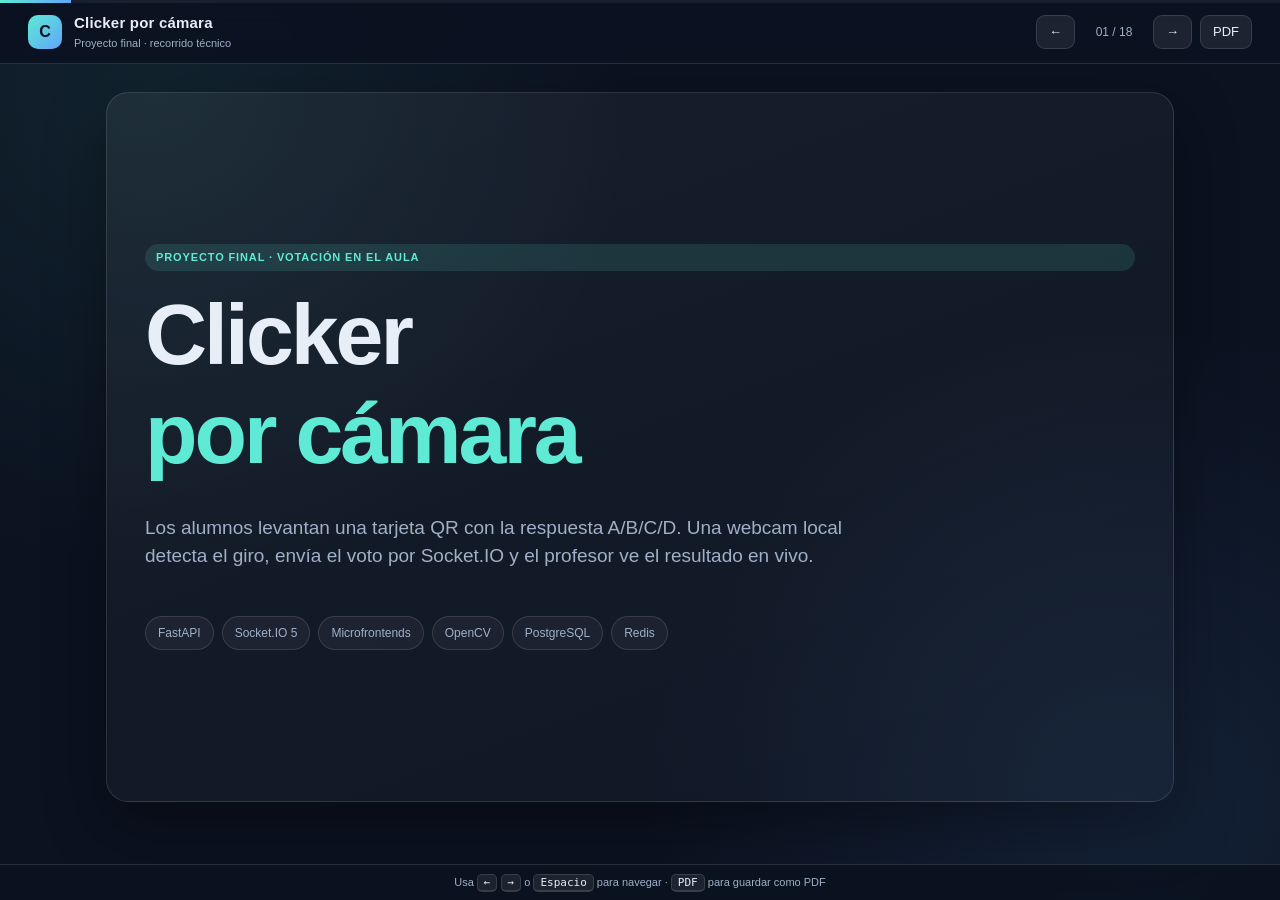
==== presentacion/index.html @ 006aab6a "Añade presentación HTML de requisitos y arquitectura - 18 diapositivas autocontenidas, sin CDN - Nav" ====
<!DOCTYPE html>
<html lang="es">
<head>
  <meta charset="utf-8">
  <meta name="viewport" content="width=device-width, initial-scale=1">
  <title>Presentación — Clicker por cámara</title>
  <link rel="stylesheet" href="styles.css">
</head>
<body>
  <div class="progress" aria-hidden="true"><span id="progress-bar"></span></div>

  <header class="topbar">
    <div class="brand">
      <span class="brand-mark">C</span>
      <div>
        <strong>Clicker por cámara</strong>
        <small>Proyecto final · recorrido técnico</small>
      </div>
    </div>
    <div class="controls">
      <button id="prev" type="button" aria-label="Diapositiva anterior">←</button>
      <span id="counter">01 / 18</span>
      <button id="next" type="button" aria-label="Diapositiva siguiente">→</button>
      <button id="print" type="button" aria-label="Imprimir o guardar como PDF">PDF</button>
    </div>
  </header>

  <main id="deck">

    <!-- 1 -->
    <section class="slide active" data-title="Portada">
      <div class="hero">
        <span class="eyebrow">Proyecto final · votación en el aula</span>
        <h1>Clicker<br><span>por cámara</span></h1>
        <p class="lead">Los alumnos levantan una tarjeta QR con la respuesta A/B/C/D. Una webcam local detecta el giro, envía el voto por Socket.IO y el profesor ve el resultado en vivo.</p>
        <div class="chips">
          <span>FastAPI</span><span>Socket.IO 5</span><span>Microfrontends</span>
          <span>OpenCV</span><span>PostgreSQL</span><span>Redis</span>
        </div>
      </div>
    </section>

    <!-- 2 -->
    <section class="slide" data-title="Qué resuelve">
      <span class="req">Requisito funcional</span>
      <h2>Qué resuelve</h2>
      <p class="subtitle">Una votación rápida, sin apps en el móvil y con resultados inmediatos.</p>
      <div class="grid three">
        <article class="card">
          <div class="icon">👩‍🏫</div>
          <h3>Profesor</h3>
          <p>Controla la sesión desde el dashboard: elige pregunta, abre/cierra la votación y ve KPIs, participación y gráfica.</p>
        </article>
        <article class="card">
          <div class="icon">🎓</div>
          <h3>Alumno</h3>
          <p>Usa su tarjeta QR impresa. La gira 0°/90°/180°/270° para elegir A/B/C/D. No necesita instalar nada.</p>
        </article>
        <article class="card">
          <div class="icon">📷</div>
          <h3>Módulo local</h3>
          <p>Webcam en el PC del docente con OpenCV. Detecta hasta 2 QR por fotograma, valida estabilidad y envía el voto.</p>
        </article>
      </div>
      <div class="note"><strong>Resultado:</strong> conteo en vivo + cierre persistente en PostgreSQL con results:final.</div>
    </section>

    <!-- 3 -->
    <section class="slide" data-title="Arquitectura">
      <span class="req">Arquitectura</span>
      <h2>Arquitectura general</h2>
      <div class="flow">
        <div class="flow-box">Tarjetas QR<br><small>alumnos</small></div>
        <div class="arrow">→</div>
        <div class="flow-box accent">Cámara local<br><small>OpenCV + QRDetector</small></div>
        <div class="arrow">→</div>
        <div class="flow-box accent">Socket.IO<br><small>vote:cast</small></div>
        <div class="arrow">→</div>
        <div class="flow-box">Backend FastAPI<br><small>servicios + auth</small></div>
      </div>
      <div class="flow second">
        <div class="flow-box">Dashboard web<br><small>microfrontends</small></div>
        <div class="arrow">↔</div>
        <div class="flow-box">Socket.IO<br><small>eventos en vivo</small></div>
        <div class="arrow">↔</div>
        <div class="flow-box">Redis<br><small>votos y roster</small></div>
        <div class="arrow">→</div>
        <div class="flow-box">PostgreSQL<br><small>fuente de verdad</small></div>
      </div>
      <div class="grid two">
        <div class="mini"><strong>Datos transientales</strong><p>Redis guarda <code>active_session</code>, roster y votos mientras la sesión está abierta.</p></div>
        <div class="mini"><strong>Datos permanentes</strong><p>PostgreSQL guarda estudiantes, preguntas, sesiones y votos al cerrar.</p></div>
      </div>
    </section>

    <!-- 4 -->
    <section class="slide" data-title="Stack">
      <span class="req">Stack obligatorio</span>
      <h2>Stack y versiones fijadas</h2>
      <table>
        <thead><tr><th>Capa</th><th>Tecnología</th><th>Uso</th></tr></thead>
        <tbody>
          <tr><td>Backend</td><td>FastAPI · python-socketio 5.x · SQLAlchemy 2.x async · asyncpg · redis.asyncio</td><td>REST, sockets, persistencia y caché sin bloquear el event loop.</td></tr>
          <tr><td>Frontend</td><td>HTML + JS plano · Chart.js 4.4.9 · socket.io-client 4.8.1</td><td>Sin frameworks ni build. Librerías servidas desde <code>frontend/vendor/</code>.</td></tr>
          <tr><td>Módulo local</td><td>Python nativo de Windows · opencv-contrib-python 4.10.x · python-socketio client</td><td>Webcam, QRCodeDetector/Encoder y cliente Socket.IO.</td></tr>
          <tr><td>Bases de datos</td><td>PostgreSQL 16 · Redis 7</td><td>Postgres = verdad; Redis = estado en vivo y caché.</td></tr>
        </tbody>
      </table>
      <div class="note warning"><strong>Ojo:</strong> no instalar <code>opencv-python</code> en paralelo con <code>opencv-contrib-python</code>. El módulo local nunca se ejecuta en WSL.</div>
    </section>

    <!-- 5 -->
    <section class="slide" data-title="Estructura">
      <span class="req">Estructura</span>
      <h2>Estructura del repositorio</h2>
      <pre>.
├── AGENTS.md / README.md / plan-clicker-camara.md
├── docker-compose.yml / .env.example
├── presentacion/                ← esta presentación
├── backend/
│   ├── app/  (main, config, db, redis_client, models,
│   │          schemas, routes, sockets, auth, services, student_auth)
│   ├── tests/  (pytest, clicker_test + Redis db 1)
│   └── requirements.txt
├── frontend/
│   ├── index.html / shell.js / theme.js / style.css
│   ├── shared/  (api, auth, bus, socket, store, registry, dom…)
│   ├── microfrontends/
│   │   ├── auth/       ├── dashboard/   ├── live/
│   │   ├── results/    ├── scanner/     └── student/
│   └── vendor/  (socket.io, chart.js, qrcodejs, jsQR)
├── scripts/https-local.ps1
└── local-module/
    ├── generate_cards.py / detector.py / client.py / main.py
    ├── test_assets/ / requirements.txt
    └── test_detector.py / test_generate_cards.py / test_client.py / test_main.py</pre>
    </section>

    <!-- 6 -->
    <section class="slide" data-title="Reglas obligatorias">
      <span class="req">Reglas del proyecto</span>
      <h2>Requisitos obligatorios cumplidos</h2>
      <div class="checklist">
        <div><span>✓</span><p>Secretos solo en variables de entorno validadas con <code>pydantic-settings</code>.</p></div>
        <div><span>✓</span><p>Nunca bloquear el event loop: SQLAlchemy async y <code>redis.asyncio</code> dentro de handlers.</p></div>
        <div><span>✓</span><p>Un archivo por responsabilidad.</p></div>
        <div><span>✓</span><p>Frontend en MFEs: <code>index.html</code>/<code>shell.js</code> como host.</p></div>
        <div><span>✓</span><p>Comunicación solo por <code>frontend/shared/bus.js</code>.</p></div>
        <div><span>✓</span><p>Votos con <code>INSERT ... ON CONFLICT (session_id, student_id) DO UPDATE</code>.</p></div>
        <div><span>✓</span><p>Tests <code>pytest</code> para endpoints y detección; BD y Redis aislados.</p></div>
        <div><span>✓</span><p>Cámara con Python nativo de Windows, nunca WSL.</p></div>
        <div><span>✓</span><p><code>frontend/vendor/</code> local: sin CDN en producción.</p></div>
        <div><span>✓</span><p>Sin <code>API_KEY</code> en el HTML; dashboard y módulo usan cookie firmada.</p></div>
      </div>
    </section>

    <!-- 7 -->
    <section class="slide" data-title="Microfrontends">
      <span class="req">Frontend</span>
      <h2>Cómo funcionan los microfrontends</h2>
      <div class="grid two">
        <div class="card">
          <h3>Host: <code>shell.js</code></h3>
          <ul>
            <li>Decide qué MFE montar según la cookie: <code>auth</code>, <code>dashboard</code> o <code>student</code>.</li>
            <li>Limpia store, desmonta MFEs y corta el socket al cambiar de rol.</li>
            <li>Canjea el ticket de escritorio para dejar el dashboard ya logueado.</li>
          </ul>
        </div>
        <div class="card">
          <h3>Registro: <code>registry.js</code></h3>
          <pre>live: () =&gt; import(
  "../microfrontends/live/live.js"
)</pre>
          <p>Cada MFE exporta <code>mount(root)</code> y devuelve una función de limpieza.</p>
        </div>
      </div>
      <div class="flow compact">
        <div class="flow-box">Backend</div><div class="arrow">→</div>
        <div class="flow-box accent">socket.js</div><div class="arrow">→</div>
        <div class="flow-box accent">bus.js</div><div class="arrow">→</div>
        <div class="flow-box">MFEs</div>
      </div>
      <div class="note">Un MFE <strong>nunca importa</strong> código de otro MFE. Solo hablan por el bus. El socket es <strong>uno solo</strong> y republica los eventos del servidor en el bus.</div>
    </section>

    <!-- 8 -->
    <section class="slide" data-title="MFE En vivo">
      <span class="req">MFE propio</span>
      <h2>“En vivo” es su propio microfrontend</h2>
      <p class="subtitle">Separado de resultados: uno muestra el presente, el otro el cierre.</p>
      <div class="grid two">
        <div class="card live-card">
          <h3><code>live</code> — En vivo</h3>
          <ul>
            <li>KPIs de A/B/C/D y total.</li>
            <li>Barra de participación y chips de quién falta.</li>
            <li>Gráfica Chart.js que se mueve con <code>tally:update</code>.</li>
            <li>Escucha <code>session:changed</code>, <code>students:changed</code>, <code>question:selected</code>.</li>
            <li>Publica <code>results:history</code> para alimentar a <code>results</code>.</li>
          </ul>
        </div>
        <div class="card">
          <h3><code>results</code> — Cierre</h3>
          <ul>
            <li>Resumen final con respuesta correcta.</li>
            <li>Tabla por estudiante: opción y acierto.</li>
            <li>Solo presenta: no importa <code>live</code>, escucha el bus.</li>
          </ul>
        </div>
      </div>
      <div class="note"><code>dashboard</code> monta <code>scanner</code>, <code>live</code> y <code>results</code> en tres slots propios.</div>
    </section>

    <!-- 9 -->
    <section class="slide" data-title="Contrato sockets 1">
      <span class="req">Contrato Socket.IO · 1/2</span>
      <h2>Eventos y payloads</h2>
      <table class="small">
        <thead><tr><th>Evento</th><th>Dirección</th><th>Payload</th></tr></thead>
        <tbody>
          <tr><td><code>connect</code></td><td>cliente → servidor</td><td>Cookie firmada (dashboard/estudiante/módulo) o <code>auth: {role, api_key}</code> legacy. Rechazo: <code>ConnectionRefusedError</code>.</td></tr>
          <tr><td><code>state:sync</code></td><td>servidor → cliente</td><td>Dashboard/local: <code>{session_id, status, question?, options?, roster?, counts?}</code>. Estudiante: sin roster ni conteos.</td></tr>
          <tr><td><code>vote:open</code></td><td>servidor → clientes</td><td><code>{session_id, question, options, roster}</code>. A <code>students</code> va saneado, sin <code>correct_option</code>.</td></tr>
          <tr><td><code>vote:cast</code></td><td>local/escáner → servidor</td><td><code>{session_id, qr_token, option}</code>. También acepta <code>aruco_id</code> por compatibilidad.</td></tr>
        </tbody>
      </table>
    </section>

    <!-- 10 -->
    <section class="slide" data-title="Contrato sockets 2">
      <span class="req">Contrato Socket.IO · 2/2</span>
      <h2>Eventos y payloads (continuación)</h2>
      <table class="small">
        <thead><tr><th>Evento</th><th>Dirección</th><th>Payload</th></tr></thead>
        <tbody>
          <tr><td><code>vote:accepted</code></td><td>servidor → <code>student:{id}</code> y emisor</td><td><code>{session_id, student_id, option}</code></td></tr>
          <tr><td><code>vote:rejected</code></td><td>servidor → emisor</td><td><code>{qr_token o aruco_id, reason: unknown|closed|invalid|stale_session}</code></td></tr>
          <tr><td><code>tally:update</code></td><td>servidor → dashboard</td><td><code>{session_id, counts:{A,B,C,D}, total, voted, missing}</code></td></tr>
          <tr><td><code>vote:close</code></td><td>servidor → todos</td><td><code>{session_id}</code></td></tr>
          <tr><td><code>results:final</code></td><td>servidor → dashboard/local y <code>student:{id}</code></td><td>Completo: conteos, correcta y <code>per_student</code>. Estudiante: solo su resultado.</td></tr>
        </tbody>
      </table>
    </section>

    <!-- 11 -->
    <section class="slide" data-title="Salas y permisos">
      <span class="req">Salas Socket.IO</span>
      <h2>Salas y permisos</h2>
      <div class="grid four">
        <div class="card"><h3><code>local</code></h3><p>Módulo de cámara. Hoy entra con cookie de dashboard; API key solo legacy.</p></div>
        <div class="card"><h3><code>dashboard</code></h3><p>Profesor con cookie firmada. Puede abrir/cerrar y escanear QR.</p></div>
        <div class="card"><h3><code>students</code></h3><p>Todos los alumnos. Solo apertura y cierre de votación.</p></div>
        <div class="card"><h3><code>student:{id}</code></h3><p>Sala privada para acuse y resultado individual.</p></div>
      </div>
      <div class="note warning"><strong>Importante:</strong> el socket del estudiante es de solo lectura. No puede emitir <code>vote:cast</code>. El voto lo envía la cámara local o el escáner del dashboard.</div>
    </section>

    <!-- 12 -->
    <section class="slide" data-title="Reglas vote:cast">
      <span class="req">Reglas de negocio</span>
      <h2>Validación de <code>vote:cast</code> (en este orden)</h2>
      <ol class="steps">
        <li><strong>Sesión vigente.</strong> Si <code>session_id != active_session</code> → <code>stale_session</code>.</li>
        <li><strong>Sesión abierta.</strong> Si no hay sesión abierta → <code>closed</code>.</li>
        <li><strong>Identidad.</strong> Resolver <code>qr_token</code> o <code>aruco_id</code> y comprobar que está en <code>session:{id}:roster</code> → <code>unknown</code>.</li>
        <li><strong>Opción.</strong> Si no es A–D → <code>invalid</code>.</li>
        <li><strong>Válido:</strong> <code>HSET</code> en <code>session:{id}:votes</code>, recalcular con <code>HGETALL</code> (≤50 alumnos), emitir <code>tally:update</code> y <code>vote:accepted</code>.</li>
      </ol>
      <div class="note">El alumno puede cambiar de tarjeta: el último voto sobrescribe el anterior. Al cerrar se aplica <code>ON CONFLICT DO UPDATE</code>.</div>
    </section>

    <!-- 13 -->
    <section class="slide" data-title="PostgreSQL">
      <span class="req">Esquema PostgreSQL</span>
      <h2>Tablas y restricciones</h2>
      <table>
        <thead><tr><th>Tabla</th><th>Campos clave</th></tr></thead>
        <tbody>
          <tr><td><code>students</code></td><td>id, name, aruco_id (único), email, password_hash, qr_token, created_at</td></tr>
          <tr><td><code>questions</code></td><td>id, text, option_a…d, correct_option, created_at</td></tr>
          <tr><td><code>voting_sessions</code></td><td>id, question_id → questions, status (open/closed), opened_at, closed_at</td></tr>
          <tr><td><code>votes</code></td><td>id, session_id, student_id, option, created_at · único <code>(session_id, student_id)</code></td></tr>
        </tbody>
      </table>
      <div class="grid two">
        <div class="mini"><strong>Checks</strong><p><code>votes.option</code>, <code>questions.correct_option</code> ∈ A/B/C/D. <code>status</code> ∈ open/closed + índice.</p></div>
        <div class="mini"><strong>Tiempos</strong><p>Todo con <code>TIMESTAMPTZ</code> y <code>created_at DEFAULT now()</code>.</p></div>
      </div>
    </section>

    <!-- 14 -->
    <section class="slide" data-title="Redis">
      <span class="req">Claves y consistencia</span>
      <h2>Redis: estado en vivo</h2>
      <pre>active_session                     → id de la sesión abierta
session:{id}:votes                 → hash {qr_token: "A|B|C|D"}
session:{id}:roster                → set de tokens habilitados
session:{id}:counts                → hash derivado (opcional)
session:{id}:stability:{token}     → filtro de lecturas (opcional)</pre>
      <ol class="steps small-steps">
        <li>Postgres es la verdad; Redis es caché.</li>
        <li>Al cerrar: mapear token → <code>student_id</code>, persistir en <strong>una transacción</strong> y borrar Redis <strong>después del commit</strong>.</li>
        <li>Cierre idempotente: si ya está <code>closed</code>, devolver resultados existentes sin reescribir.</li>
        <li>Al arrancar: si <code>active_session</code> apunta a una sesión cerrada en Postgres, borrar la clave.</li>
      </ol>
    </section>

    <!-- 15 -->
    <section class="slide" data-title="Módulo local">
      <span class="req">Módulo local</span>
      <h2>El módulo local hoy</h2>
      <div class="grid two">
        <div class="card">
          <h3>1. Login como la web</h3>
          <p>Pide la contraseña del dashboard en consola (<code>12345</code> en local), hace <code>POST /auth/login</code> y guarda la cookie <code>clicker_session</code>.</p>
        </div>
        <div class="card">
          <h3>2. Misma interfaz</h3>
          <p>Crea un ticket de un solo uso y abre <code>http://127.0.0.1:8000/?desktop_ticket=...</code>. El shell canjea el ticket y monta el dashboard ya logueado.</p>
        </div>
        <div class="card">
          <h3>3. Detección</h3>
          <p><code>detector.py</code> lee hasta 2 QR por frame, calcula el ángulo y exige estabilidad de 0,5 s antes de emitir.</p>
        </div>
        <div class="card">
          <h3>4. Cliente</h3>
          <p><code>client.py</code> mantiene <code>voting_open</code>, <code>session_id</code> y <code>roster</code> con <code>threading.Lock</code>, y escucha los eventos del servidor.</p>
        </div>
      </div>
      <div class="note">Se ejecuta con <strong>Python nativo de Windows</strong>: <code>python main.py --show</code>. El dashboard se abre solo; la cámara sigue detectando en segundo plano.</div>
    </section>

    <!-- 16 -->
    <section class="slide" data-title="QR">
      <span class="req">Tarjetas QR</span>
      <h2>Los QR son iguales que en la web</h2>
      <p class="subtitle">Cada estudiante tiene un <code>qr_token</code> permanente generado al crear su cuenta.</p>
      <div class="grid two">
        <div class="card">
          <h3>Giro → opción</h3>
          <table class="mini-table">
            <tr><td>0°</td><td><strong>A</strong></td></tr>
            <tr><td>90°</td><td><strong>B</strong></td></tr>
            <tr><td>180°</td><td><strong>C</strong></td></tr>
            <tr><td>270°</td><td><strong>D</strong></td></tr>
          </table>
          <p class="hint">Igual en cámara local y en escáner web.</p>
        </div>
        <div class="card">
          <h3>Generar e imprimir</h3>
          <pre>docker exec clicker-postgres psql -U clicker \
  -d clicker -c "\copy (SELECT name, qr_token \
  FROM students ORDER BY aruco_id) TO STDOUT \
  WITH CSV HEADER" &gt; estudiantes.csv

cd local-module
python generate_cards.py --students-csv estudiantes.csv --paper A4</pre>
        </div>
      </div>
      <div class="note">Impresión: 12×12 cm, 2 cm de margen blanco, mate. El mismo QR funciona en el módulo local y en el escáner del dashboard.</div>
    </section>

    <!-- 17 -->
    <section class="slide" data-title="Autenticación">
      <span class="req">Autenticación</span>
      <h2>Login, cookies y ticket de escritorio</h2>
      <div class="grid two">
        <div class="card">
          <h3>Web y módulo local</h3>
          <ul>
            <li><code>POST /auth/login</code> con <code>DASHBOARD_PASSWORD</code>.</li>
            <li>Cookie firmada <code>clicker_session</code> con <code>SECRET_KEY</code>.</li>
            <li><code>/auth/me</code> comprueba el rol; <code>/auth/logout</code> la borra.</li>
            <li>Nunca se incrusta en el HTML.</li>
          </ul>
        </div>
        <div class="card">
          <h3>Apertura del dashboard</h3>
          <ul>
            <li><code>POST /auth/desktop-ticket</code> → ticket de un solo uso.</li>
            <li><code>POST /auth/desktop-login</code> → canjea ticket por cookie.</li>
            <li>Caduca en 2 minutos y la URL se limpia.</li>
            <li>API key queda solo como compatibilidad legacy del backend.</li>
          </ul>
        </div>
      </div>
      <div class="note"><code>compare_digest</code> codifica a bytes para soportar contraseñas con caracteres no ASCII.</div>
    </section>

    <!-- 18 -->
    <section class="slide" data-title="Tests y demo">
      <span class="req">Verificación</span>
      <h2>Tests, comandos y estado final</h2>
      <div class="grid three">
        <div class="kpi"><strong>39</strong><span>tests backend</span></div>
        <div class="kpi"><strong>27</strong><span>tests módulo local</span></div>
        <div class="kpi"><strong>0</strong><span>secretos en el repo</span></div>
      </div>
      <pre>docker compose up -d
cd backend &amp;&amp; uvicorn app.main:app --reload --port 8000
cd local-module &amp;&amp; python main.py --show   # contraseña: 12345
pytest   # en backend/ y en local-module/</pre>
      <div class="note success"><strong>Listo:</strong> dashboard con MFEs, módulo local con la misma interfaz, QR rotatorios, Socket.IO, Redis, PostgreSQL y cierre idempotente.</div>
      <p class="footer-note">← → para navegar · Espacio para avanzar · botón PDF para exportar</p>
    </section>

  </main>

  <footer class="hint-bar">Usa <kbd>←</kbd> <kbd>→</kbd> o <kbd>Espacio</kbd> para navegar · <kbd>PDF</kbd> para guardar como PDF</footer>
  <script src="slides.js"></script>
</body>
</html>
---- presentacion/styles.css ----
:root {
  --bg: #0b1220;
  --bg-soft: #111c30;
  --panel: rgba(255, 255, 255, 0.045);
  --panel-strong: rgba(255, 255, 255, 0.08);
  --line: rgba(255, 255, 255, 0.12);
  --text: #e8eef8;
  --muted: #9fb0c8;
  --accent: #5eead4;
  --accent-2: #60a5fa;
  --warn: #fbbf24;
  --ok: #4ade80;
  --radius: 16px;
  --shadow: 0 24px 60px rgba(0, 0, 0, 0.35);
}

* { box-sizing: border-box; }

html, body {
  margin: 0;
  padding: 0;
  min-height: 100%;
  background:
    radial-gradient(circle at 12% 10%, rgba(94, 234, 212, 0.08), transparent 35%),
    radial-gradient(circle at 88% 90%, rgba(96, 165, 250, 0.10), transparent 35%),
    var(--bg);
  color: var(--text);
  font-family: "Segoe UI", Roboto, Helvetica, Arial, sans-serif;
  line-height: 1.5;
}

/* Barra superior */
.topbar {
  position: sticky;
  top: 0;
  z-index: 20;
  display: flex;
  align-items: center;
  justify-content: space-between;
  gap: 16px;
  padding: 12px 28px;
  background: rgba(11, 18, 32, 0.88);
  backdrop-filter: blur(12px);
  border-bottom: 1px solid var(--line);
}

.brand { display: flex; align-items: center; gap: 12px; }
.brand-mark {
  display: grid;
  place-items: center;
  width: 34px;
  height: 34px;
  border-radius: 10px;
  background: linear-gradient(135deg, var(--accent), var(--accent-2));
  color: #06121f;
  font-weight: 900;
}
.brand strong { display: block; font-size: 15px; letter-spacing: .2px; }
.brand small { display: block; color: var(--muted); font-size: 11px; }

.controls { display: flex; align-items: center; gap: 8px; }
.controls button {
  min-width: 38px;
  height: 34px;
  padding: 0 12px;
  border-radius: 9px;
  border: 1px solid var(--line);
  background: var(--panel-strong);
  color: var(--text);
  font-size: 13px;
  cursor: pointer;
  transition: .18s ease;
}
.controls button:hover { border-color: var(--accent); color: var(--accent); }
#counter { color: var(--muted); font-variant-numeric: tabular-nums; font-size: 12px; min-width: 62px; text-align: center; }

.progress {
  position: fixed;
  top: 0; left: 0; right: 0;
  height: 3px;
  background: rgba(255,255,255,.06);
  z-index: 30;
}
.progress span {
  display: block;
  height: 100%;
  width: 5.5%;
  background: linear-gradient(90deg, var(--accent), var(--accent-2));
  transition: width .25s ease;
}

/* Contenedor de diapositivas */
#deck {
  max-width: 1120px;
  margin: 0 auto;
  padding: 28px 26px 90px;
}

.slide {
  display: none;
  animation: fade .28s ease;
  min-height: calc(100vh - 190px);
  padding: 34px 38px;
  border: 1px solid var(--line);
  border-radius: 22px;
  background: linear-gradient(160deg, rgba(255,255,255,.055), rgba(255,255,255,.02));
  box-shadow: var(--shadow);
}
.slide.active { display: block; }

@keyframes fade {
  from { opacity: 0; transform: translateY(8px); }
  to { opacity: 1; transform: translateY(0); }
}

h1, h2, h3 { margin: 0 0 12px; line-height: 1.15; }
h1 { font-size: clamp(46px, 8vw, 86px); letter-spacing: -3px; }
h1 span { color: var(--accent); }
h2 { font-size: clamp(26px, 4vw, 40px); letter-spacing: -.8px; }
h3 { font-size: 17px; color: #fff; }

.lead { max-width: 720px; font-size: 19px; color: var(--muted); }
.subtitle { color: var(--muted); margin-top: -4px; margin-bottom: 22px; }
.eyebrow, .req {
  display: inline-block;
  margin-bottom: 14px;
  padding: 5px 11px;
  border-radius: 999px;
  font-size: 11px;
  font-weight: 800;
  letter-spacing: .08em;
  text-transform: uppercase;
}
.eyebrow { background: rgba(94,234,212,.12); color: var(--accent); }
.req { background: rgba(96,165,250,.13); color: #9fc5ff; }

.chips { display: flex; flex-wrap: wrap; gap: 8px; margin-top: 26px; }
.chips span {
  padding: 7px 12px;
  border: 1px solid var(--line);
  border-radius: 999px;
  font-size: 12px;
  color: var(--muted);
  background: var(--panel);
}

/* Rejillas y tarjetas */
.grid { display: grid; gap: 16px; }
.grid.two { grid-template-columns: repeat(2, minmax(0, 1fr)); }
.grid.three { grid-template-columns: repeat(3, minmax(0, 1fr)); }
.grid.four { grid-template-columns: repeat(4, minmax(0, 1fr)); }

.card, .mini {
  padding: 18px;
  border: 1px solid var(--line);
  border-radius: var(--radius);
  background: var(--panel);
}
.card p, .mini p { color: var(--muted); font-size: 14px; margin: 6px 0 0; }
.card ul { margin: 8px 0 0; padding-left: 18px; color: var(--muted); font-size: 14px; }
.card li { margin-bottom: 6px; }
.icon { font-size: 26px; margin-bottom: 8px; }
.mini strong { font-size: 13px; color: var(--accent); }

.live-card { border-color: rgba(94,234,212,.35); }

/* Flujos */
.flow {
  display: flex;
  align-items: stretch;
  gap: 10px;
  margin: 18px 0;
}
.flow.second { margin-top: 10px; }
.flow.compact { margin-top: 18px; }
.flow-box {
  flex: 1;
  display: grid;
  place-items: center;
  text-align: center;
  min-height: 70px;
  padding: 12px;
  border: 1px solid var(--line);
  border-radius: 12px;
  background: var(--panel);
  font-size: 14px;
  font-weight: 700;
}
.flow-box small { display: block; color: var(--muted); font-weight: 400; font-size: 11px; margin-top: 4px; }
.flow-box.accent { border-color: rgba(94,234,212,.45); background: rgba(94,234,212,.07); }
.arrow { align-self: center; color: var(--accent); font-size: 24px; font-weight: 800; }

/* Tablas */
table {
  width: 100%;
  border-collapse: collapse;
  font-size: 14px;
  overflow: hidden;
  border-radius: 12px;
}
th, td {
  padding: 11px 13px;
  text-align: left;
  vertical-align: top;
  border-bottom: 1px solid var(--line);
}
th { background: rgba(96,165,250,.10); color: #bcd7ff; font-size: 12px; text-transform: uppercase; letter-spacing: .05em; }
tr:last-child td { border-bottom: none; }
td { color: var(--muted); }
td:first-child { color: var(--text); font-weight: 600; }
table.small { font-size: 12.5px; }
table.small th, table.small td { padding: 9px 10px; }
.mini-table td { padding: 6px 10px; }

/* Código */
pre {
  margin: 12px 0;
  padding: 16px;
  border: 1px solid var(--line);
  border-radius: 12px;
  background: #070d18;
  color: #d7e6ff;
  font-family: Consolas, "Cascadia Code", Menlo, monospace;
  font-size: 12.5px;
  line-height: 1.55;
  white-space: pre-wrap;
  word-break: break-word;
}
code {
  padding: 1px 5px;
  border-radius: 5px;
  background: rgba(94,234,212,.10);
  color: var(--accent);
  font-family: Consolas, "Cascadia Code", Menlo, monospace;
  font-size: .92em;
}

/* Listas y checklist */
.checklist { display: grid; grid-template-columns: repeat(2, minmax(0,1fr)); gap: 10px; }
.checklist div { display: flex; gap: 10px; align-items: flex-start; padding: 11px 13px; border: 1px solid var(--line); border-radius: 11px; background: var(--panel); }
.checklist span { color: var(--ok); font-weight: 900; }
.checklist p { margin: 0; color: var(--muted); font-size: 13px; }

.steps { padding-left: 22px; color: var(--muted); font-size: 15px; }
.steps li { margin-bottom: 10px; padding-left: 4px; }
.steps strong { color: var(--text); }
.small-steps { font-size: 13px; }
.small-steps li { margin-bottom: 6px; }

.note {
  margin-top: 18px;
  padding: 13px 15px;
  border-left: 3px solid var(--accent);
  border-radius: 10px;
  background: rgba(94,234,212,.07);
  color: #cfe9e5;
  font-size: 13.5px;
}
.note.warning { border-left-color: var(--warn); background: rgba(251,191,36,.08); color: #f6dfae; }
.note.success { border-left-color: var(--ok); background: rgba(74,222,128,.08); color: #c7f3d6; }

.kpi {
  padding: 20px;
  text-align: center;
  border: 1px solid var(--line);
  border-radius: var(--radius);
  background: var(--panel);
}
.kpi strong { display: block; font-size: 44px; color: var(--accent); line-height: 1; }
.kpi span { color: var(--muted); font-size: 13px; }

.hint { color: var(--muted); font-size: 12px; margin-top: 10px; }
.footer-note { margin-top: 18px; color: var(--muted); font-size: 12px; text-align: center; }

.hero { display: grid; align-content: center; min-height: calc(100vh - 260px); }

.hint-bar {
  position: fixed;
  bottom: 0; left: 0; right: 0;
  padding: 9px 20px;
  text-align: center;
  color: var(--muted);
  font-size: 11px;
  background: rgba(11,18,32,.9);
  border-top: 1px solid var(--line);
}
kbd {
  padding: 1px 6px;
  border: 1px solid var(--line);
  border-bottom-width: 2px;
  border-radius: 5px;
  background: var(--panel-strong);
  color: var(--text);
  font-size: 11px;
}

/* Responsive */
@media (max-width: 860px) {
  .grid.two, .grid.three, .grid.four, .checklist { grid-template-columns: 1fr; }
  .flow { flex-wrap: wrap; }
  .flow-box { min-width: 42%; }
  .slide { padding: 24px 20px; }
  #deck { padding: 18px 12px 80px; }
  .topbar { padding: 10px 14px; }
  .brand small { display: none; }
}

/* Impresión / PDF: una diapositiva por página */
@media print {
  :root { --bg: #ffffff; --text: #101827; --muted: #445064; --line: #ccd5e2; }
  body { background: #fff; color: #101827; }
  .topbar, .hint-bar, .progress, .controls { display: none !important; }
  #deck { max-width: none; padding: 0; }
  .slide {
    display: block !important;
    min-height: 95vh;
    page-break-after: always;
    break-after: page;
    box-shadow: none;
    border: 1px solid #d8e0ea;
    background: #fff;
    margin-bottom: 12px;
  }
  pre { background: #f4f7fb; color: #16233a; border-color: #d8e0ea; }
  th { background: #eef4ff; color: #16325c; }
  .note { background: #f4f8ff; color: #1c3350; }
}
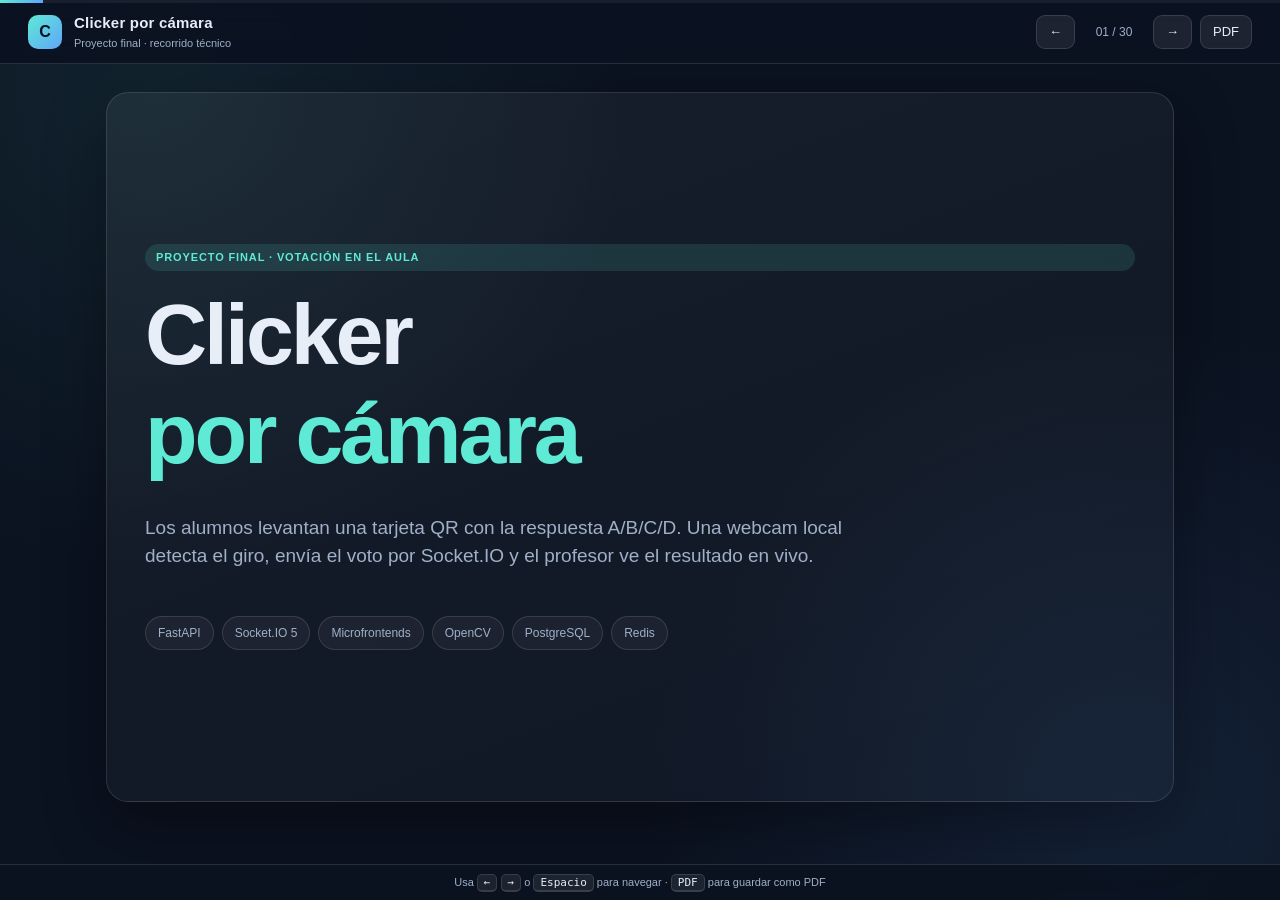
==== commit 6f7ae47c: "Detalla cumplimiento de requisitos en la presentación - 12 diapositivas nuevas: cómo funciona, dónde" ====
--- a/presentacion/index.html
+++ b/presentacion/index.html
@@ -19,7 +19,7 @@
     </div>
     <div class="controls">
       <button id="prev" type="button" aria-label="Diapositiva anterior">←</button>
-      <span id="counter">01 / 18</span>
+      <span id="counter">01 / 30</span>
       <button id="next" type="button" aria-label="Diapositiva siguiente">→</button>
       <button id="print" type="button" aria-label="Imprimir o guardar como PDF">PDF</button>
     </div>
@@ -154,6 +154,305 @@
       </div>
     </section>
 
+    <!-- Cumplimiento 1 -->
+    <section class="slide" data-title="Cumplimiento 1 · Secretos">
+      <span class="req">Cumplimiento 1/12 · Secretos</span>
+      <h2>“Nunca hardcodear secretos; usar variables de entorno validadas”</h2>
+      <div class="grid two">
+        <div class="card">
+          <h3>Cómo funciona</h3>
+          <p><code>Settings(BaseSettings)</code> declara los campos obligatorios y <code>SettingsConfigDict(env_file=(".env", "../.env"))</code> los lee del entorno. <code>get_settings()</code> está cacheado con <code>lru_cache</code>.</p>
+          <pre>database_url: str
+redis_url: str
+api_key: str
+secret_key: str
+dashboard_password: str
+port: int = 8000</pre>
+        </div>
+        <div class="card">
+          <h3>Dónde está</h3>
+          <ul>
+            <li><code>backend/app/config.py</code> — validación con pydantic-settings.</li>
+            <li><code>.env</code> — valores locales reales, ignorado por Git.</li>
+            <li><code>.env.example</code> — plantilla sin secretos.</li>
+            <li><code>.gitignore</code> — ignora <code>.env</code> y <code>.env.*</code>.</li>
+            <li><code>local-module/client.py</code> — <code>load_project_env()</code> lee el mismo archivo.</li>
+          </ul>
+        </div>
+      </div>
+      <div class="evidence"><strong>Evidencia:</strong> el commit no incluye <code>.env</code>. Los tests sobrescriben las variables en <code>conftest.py</code> con valores de prueba (<code>test-password</code>, <code>test-secret-key</code>).</div>
+    </section>
+
+    <!-- Cumplimiento 2 -->
+    <section class="slide" data-title="Cumplimiento 2 · Event loop">
+      <span class="req">Cumplimiento 2/12 · Event loop</span>
+      <h2>“Nunca bloquear el event loop”</h2>
+      <div class="grid two">
+        <div class="card">
+          <h3>Cómo funciona</h3>
+          <ul>
+            <li>Los handlers de Socket.IO son <code>async def</code>.</li>
+            <li>SQLAlchemy usa <code>create_async_engine</code> con <code>asyncpg</code>.</li>
+            <li>Redis usa <code>redis.asyncio</code>.</li>
+            <li>Las operaciones se hacen con <code>await</code>: <code>hgetall</code>, <code>sismember</code>, <code>pipeline.execute()</code>, <code>db.commit()</code>.</li>
+          </ul>
+        </div>
+        <div class="card">
+          <h3>Código real</h3>
+          <pre>@sio.on("vote:cast")
+async def vote_cast(sid, data):
+    ok, reason, tally, student_id = (
+        await services.cast_vote(...)
+    )
+    await sio.emit("tally:update", tally, room="dashboard")</pre>
+          <p class="hint"><code>backend/app/sockets.py</code> y <code>backend/app/services.py</code>.</p>
+        </div>
+      </div>
+      <div class="evidence"><strong>Evidencia:</strong> no hay <code>time.sleep</code>, <code>psycopg2</code> ni cliente Redis síncrono en handlers. Los tests de sockets corren contra un uvicorn real con <code>socketio.AsyncClient</code>.</div>
+    </section>
+
+    <!-- Cumplimiento 3 -->
+    <section class="slide" data-title="Cumplimiento 3 · Responsabilidad">
+      <span class="req">Cumplimiento 3/12 · Responsabilidad</span>
+      <h2>“Un archivo por responsabilidad”</h2>
+      <table class="small">
+        <thead><tr><th>Archivo</th><th>Responsabilidad única</th></tr></thead>
+        <tbody>
+          <tr><td><code>backend/app/auth.py</code></td><td>Login, cookies, verificación de roles y contexto de socket.</td></tr>
+          <tr><td><code>backend/app/services.py</code></td><td>Reglas de sesión, votos, Redis y persistencia.</td></tr>
+          <tr><td><code>backend/app/sockets.py</code></td><td>Solo eventos Socket.IO y salas.</td></tr>
+          <tr><td><code>backend/app/routes.py</code></td><td>Solo endpoints REST del dashboard.</td></tr>
+          <tr><td><code>local-module/detector.py</code></td><td>Solo visión por computador y estabilidad.</td></tr>
+          <tr><td><code>local-module/client.py</code></td><td>Solo login y Socket.IO del módulo local.</td></tr>
+          <tr><td><code>frontend/shared/bus.js</code></td><td>Solo publicación/suscripción de eventos.</td></tr>
+          <tr><td><code>frontend/microfrontends/live/live.js</code></td><td>Solo KPIs, participación y gráfica en vivo.</td></tr>
+        </tbody>
+      </table>
+      <div class="evidence"><strong>Evidencia:</strong> cada cambio se hizo en su archivo correspondiente; por ejemplo el fix de contraseñas no ASCII quedó en <code>auth.py</code> y el ticket de escritorio en <code>auth.py</code> + <code>schemas.py</code>.</div>
+    </section>
+
+    <!-- Cumplimiento 4 -->
+    <section class="slide" data-title="Cumplimiento 4 · MFEs">
+      <span class="req">Cumplimiento 4/12 · Microfrontends</span>
+      <h2>“Host, import(), mount(root), bus y sin imports cruzados”</h2>
+      <div class="grid two">
+        <div class="card">
+          <h3>Qué se pidió y qué hace</h3>
+          <ul>
+            <li><code>index.html</code> + <code>shell.js</code> son el host.</li>
+            <li>Cada carpeta se carga con <code>import()</code> nativo desde <code>registry.js</code>.</li>
+            <li>Cada MFE exporta <code>mount(root)</code> y devuelve limpieza.</li>
+            <li>Cada uno es dueño de su <code>view.html</code> y su CSS.</li>
+            <li>Comunicación solo por <code>bus.js</code>; ninguno importa a otro.</li>
+          </ul>
+        </div>
+        <div class="card">
+          <h3>Código real</h3>
+          <pre>const modulo = await definiciones[nombre]();
+const limpieza = await modulo.mount(root);
+activos.set(nombre, { limpieza, root });
+
+// limpieza al desmontar
+activo.limpieza?.();
+activo.root.innerHTML = "";</pre>
+        </div>
+      </div>
+      <div class="evidence"><strong>Evidencia:</strong> <code>dashboard</code> monta <code>scanner</code>, <code>live</code> y <code>results</code> sin importarlos. <code>live</code> publica <code>results:history</code> y <code>results</code> solo lo escucha. <code>node --check</code> pasó en <code>shell.js</code> y <code>auth.js</code>.</div>
+    </section>
+
+    <!-- Cumplimiento 5 -->
+    <section class="slide" data-title="Cumplimiento 5 · ON CONFLICT">
+      <span class="req">Cumplimiento 5/12 · Persistencia</span>
+      <h2>“INSERT ... ON CONFLICT (session_id, student_id) DO UPDATE”</h2>
+      <div class="card">
+        <h3>Cómo funciona</h3>
+        <p><code>cast_vote()</code> persiste cada voto válido con upsert. <code>close_session()</code> vuelve a persistir el lote final con el mismo upsert, marca la sesión <code>closed</code>, hace <code>commit()</code> y solo después limpia Redis. Si ya estaba cerrada, devuelve los resultados existentes sin reescribir.</p>
+        <pre>stmt = pg_insert(Vote).values(filas)
+stmt = stmt.on_conflict_do_update(
+    index_elements=["session_id", "student_id"],
+    set_={"option": stmt.excluded.option},
+)
+await db.execute(stmt)
+await db.commit()
+# después del commit
+await _cleanup_redis(session_id)</pre>
+      </div>
+      <div class="evidence"><strong>Evidencia:</strong> <code>backend/app/services.py</code> líneas 544-562 y 447-464. Tests de sesión y sockets verifican que el último voto gana y que el cierre es idempotente.</div>
+    </section>
+
+    <!-- Cumplimiento 6 -->
+    <section class="slide" data-title="Cumplimiento 6 · Tests">
+      <span class="req">Cumplimiento 6/12 · Tests</span>
+      <h2>“Tests pytest para cada endpoint y detección, con BD y Redis aislados”</h2>
+      <div class="grid two">
+        <div class="card">
+          <h3>Aislamiento</h3>
+          <pre>os.environ["DATABASE_URL"] = (
+  "...localhost:5432/clicker_test"
+)
+os.environ["REDIS_URL"] = "redis://localhost:6379/1"
+os.environ["DASHBOARD_PASSWORD"] = "test-password"</pre>
+          <p><code>clean_state</code> hace <code>TRUNCATE ... RESTART IDENTITY CASCADE</code> y <code>flushdb()</code> antes de cada test.</p>
+        </div>
+        <div class="card">
+          <h3>Cobertura</h3>
+          <ul>
+            <li><code>test_auth.py</code> — login, logout, /me y ticket de escritorio.</li>
+            <li><code>test_students.py</code>, <code>test_questions.py</code>, <code>test_sessions.py</code> — REST.</li>
+            <li><code>test_sockets.py</code>, <code>test_connections.py</code> — eventos y roles.</li>
+            <li><code>test_detector.py</code>, <code>test_generate_cards.py</code> — rotación QR.</li>
+            <li><code>test_client.py</code>, <code>test_main.py</code> — login y apertura del navegador.</li>
+          </ul>
+        </div>
+      </div>
+      <div class="evidence"><strong>Resultado real:</strong> backend <strong>39 passed</strong> · módulo local <strong>27 passed</strong>.</div>
+    </section>
+
+    <!-- Cumplimiento 7 -->
+    <section class="slide" data-title="Cumplimiento 7 · Comentarios">
+      <span class="req">Cumplimiento 7/12 · Idioma y verificación</span>
+      <h2>“Comentarios en español y correr tests después de cada tarea”</h2>
+      <div class="grid two">
+        <div class="card">
+          <h3>Comentarios en español</h3>
+          <pre>#compare_digest solo admite ASCII en strings; codificamos a bytes...
+#Roles que pueden enviar votos: el módulo local y el dashboard...
+#El alumno puede cambiar de tarjeta: el último voto sobrescribe...</pre>
+          <p class="hint">Están en <code>auth.py</code>, <code>sockets.py</code>, <code>services.py</code>, <code>shell.js</code>, <code>bus.js</code> y el módulo local.</p>
+        </div>
+        <div class="card">
+          <h3>Flujo de trabajo</h3>
+          <ul>
+            <li>Tras cada cambio se ejecutó <code>pytest -q</code> en <code>backend/</code> y <code>local-module/</code>.</li>
+            <li>El resultado se mostró al usuario en cada entrega.</li>
+            <li>Los mensajes de commit incluyen el resultado de los tests.</li>
+            <li>Esta presentación también está íntegramente en español.</li>
+          </ul>
+        </div>
+      </div>
+      <div class="evidence"><strong>Evidencia:</strong> <code>39 passed</code> y <code>27 passed</code> tras el último cambio funcional; el commit <code>adc44b7</code> lo registra.</div>
+    </section>
+
+    <!-- Cumplimiento 8 -->
+    <section class="slide" data-title="Cumplimiento 8 · Windows">
+      <span class="req">Cumplimiento 8/12 · Cámara local</span>
+      <h2>“Módulo local con Python nativo de Windows, nunca WSL”</h2>
+      <div class="grid two">
+        <div class="card">
+          <h3>Cómo funciona</h3>
+          <p><code>main.py</code> abre <code>cv2.VideoCapture(camera_index)</code> directamente en el equipo. <code>detector.py</code> usa <code>cv2.QRCodeDetector</code> y <code>generate_cards.py</code> usa <code>cv2.QRCodeEncoder_create()</code>.</p>
+          <pre>pip install -r local-module/requirements.txt
+cd local-module
+python main.py --show</pre>
+        </div>
+        <div class="card">
+          <h3>Detalles del requisito</h3>
+          <ul>
+            <li><code>opencv-contrib-python==4.10.x</code>, sin <code>opencv-python</code> paralelo.</li>
+            <li>La cámara del teléfono usa <code>scripts/https-local.ps1</code> con mkcert.</li>
+            <li>El módulo local se conecta por WebSocket, sin depender del navegador para detectar.</li>
+            <li>La interfaz web se abre en el navegador del PC, pero la captura sigue siendo nativa.</li>
+          </ul>
+        </div>
+      </div>
+      <div class="evidence"><strong>Evidencia:</strong> README y AGENTS lo indican; flujo verificado con QR reales rotados 0/90/180/270 → A/B/C/D.</div>
+    </section>
+
+    <!-- Cumplimiento 9 -->
+    <section class="slide" data-title="Cumplimiento 9 · Vendor">
+      <span class="req">Cumplimiento 9/12 · Sin CDN</span>
+      <h2>“frontend/vendor/ local: no usar CDN en producción”</h2>
+      <div class="grid two">
+        <div class="card">
+          <h3>Archivos locales</h3>
+          <ul>
+            <li><code>vendor/socket.io.min.js</code> — socket.io-client 4.8.1.</li>
+            <li><code>vendor/chart.umd.min.js</code> — Chart.js 4.4.9.</li>
+            <li><code>vendor/qrcode.min.js</code> — qrcodejs 1.0.0.</li>
+            <li><code>vendor/jsQR.js</code> — jsQR 1.4.0.</li>
+          </ul>
+        </div>
+        <div class="card">
+          <h3>Cómo se cargan</h3>
+          <pre>&lt;script src="/vendor/chart.umd.min.js"&gt;&lt;/script&gt;
+&lt;script src="/vendor/socket.io.min.js"&gt;&lt;/script&gt;
+&lt;script src="/vendor/qrcode.min.js"&gt;&lt;/script&gt;
+&lt;script src="/vendor/jsQR.js"&gt;&lt;/script&gt;</pre>
+          <p class="hint"><code>frontend/index.html</code> los sirve el propio FastAPI mediante <code>StaticFiles</code>.</p>
+        </div>
+      </div>
+      <div class="evidence"><strong>Evidencia:</strong> no hay URLs <code>cdn.</code> en <code>frontend/</code>. Funciona sin Internet en el aula.</div>
+    </section>
+
+    <!-- Cumplimiento 10 -->
+    <section class="slide" data-title="Cumplimiento 10 · Cookie">
+      <span class="req">Cumplimiento 10/12 · Cookie firmada</span>
+      <h2>“No incrustar API_KEY en el HTML; dashboard con cookie firmada”</h2>
+      <div class="grid two">
+        <div class="card">
+          <h3>Cómo funciona</h3>
+          <p><code>URLSafeTimedSerializer(SECRET_KEY, salt="clicker-dashboard-session")</code> firma la cookie <code>clicker_session</code>. Se envía con <code>HttpOnly</code>, <code>SameSite=Lax</code> y <code>Secure</code> si es HTTPS. El socket la lee desde <code>HTTP_COOKIE</code>.</p>
+        </div>
+        <div class="card">
+          <h3>Qué cambió respecto al plan inicial</h3>
+          <ul>
+            <li>El módulo local hace login en consola y conecta como <code>dashboard</code>.</li>
+            <li>El ticket de escritorio da acceso al navegador sin password doble.</li>
+            <li><code>auth={role:"local", api_key}</code> se conserva solo como legacy del backend.</li>
+            <li>El estudiante tiene su propia cookie <code>clicker_student_session</code>.</li>
+          </ul>
+        </div>
+      </div>
+      <div class="evidence"><strong>Evidencia:</strong> login con <code>12345</code> → 200; contraseña antigua → 401; ticket reutilizado → 401; <code>API_KEY</code> no aparece en <code>frontend/</code>.</div>
+    </section>
+
+    <!-- Cumplimiento 11 -->
+    <section class="slide" data-title="Cumplimiento 11 · Stack y BD">
+      <span class="req">Cumplimiento 11/12 · Stack y esquema</span>
+      <h2>“Stack asíncrono y esquema con restricciones”</h2>
+      <div class="grid two">
+        <div class="card">
+          <h3>Backend exigido</h3>
+          <p>FastAPI + python-socketio 5.x + SQLAlchemy 2.x async + asyncpg + redis.asyncio. Python 3.11+ (en本地 corre 3.14).</p>
+          <pre>app = socketio.ASGIApp(sio, other_asgi_app=api)
+engine = create_async_engine(settings.database_url)</pre>
+        </div>
+        <div class="card">
+          <h3>Restricciones de BD</h3>
+          <ul>
+            <li><code>CHECK (option IN ('A','B','C','D'))</code> en votos y pregunta correcta.</li>
+            <li><code>CHECK (status IN ('open','closed'))</code> + índice en <code>voting_sessions.status</code>.</li>
+            <li><code>TIMESTAMPTZ</code> y <code>created_at DEFAULT now()</code>.</li>
+            <li>Único <code>(session_id, student_id)</code> en <code>votes</code>.</li>
+          </ul>
+        </div>
+      </div>
+      <div class="evidence"><strong>Evidencia:</strong> <code>models.py</code> define los checks; <code>test_models.py</code> y <code>test_sessions.py</code> los ejercitan.</div>
+    </section>
+
+    <!-- Cumplimiento 12 -->
+    <section class="slide" data-title="Cumplimiento 12 · Contrato">
+      <span class="req">Cumplimiento 12/12 · Contrato y consistencia</span>
+      <h2>“Contrato de eventos, salas y consistencia Redis/Postgres”</h2>
+      <div class="grid two">
+        <div class="card">
+          <h3>Eventos y salas</h3>
+          <p><code>connect → state:sync</code>, <code>vote:open</code>, <code>vote:cast</code>, <code>vote:accepted</code>, <code>vote:rejected</code>, <code>tally:update</code>, <code>vote:close</code>, <code>results:final</code>. Salas: <code>local</code>, <code>dashboard</code>, <code>students</code>, <code>student:{id}</code>.</p>
+          <p class="hint">Los payloads a estudiantes se saneen con <code>student_open_payload()</code> y <code>student_results_payload()</code>.</p>
+        </div>
+        <div class="card">
+          <h3>Consistencia</h3>
+          <ul>
+            <li>Postgres gana si <code>active_session</code> apunta a una sesión cerrada.</li>
+            <li><code>cleanup_stale_active_session()</code> se llama en el <code>lifespan</code>.</li>
+            <li>El cierre borra las claves Redis después del <code>commit</code>.</li>
+            <li>Cierre idempotente: si ya está <code>closed</code>, devuelve resultados sin reescribir.</li>
+          </ul>
+        </div>
+      </div>
+      <div class="evidence"><strong>Evidencia:</strong> <code>main.py</code> lifespan, <code>services.py</code> <code>close_session()</code> y <code>cleanup_stale_active_session()</code>, <code>sockets.py</code> rooms.</div>
+    </section>
+
     <!-- 7 -->
     <section class="slide" data-title="Microfrontends">
       <span class="req">Frontend</span>
--- a/presentacion/styles.css
+++ b/presentacion/styles.css
@@ -258,6 +258,18 @@
 }
 .note.warning { border-left-color: var(--warn); background: rgba(251,191,36,.08); color: #f6dfae; }
 .note.success { border-left-color: var(--ok); background: rgba(74,222,128,.08); color: #c7f3d6; }
+
+.evidence {
+  margin-top: 14px;
+  padding: 12px 14px;
+  border: 1px dashed rgba(74, 222, 128, .45);
+  border-radius: 11px;
+  background: rgba(74, 222, 128, .06);
+  color: #c7f3d6;
+  font-size: 12.5px;
+}
+.evidence strong { color: var(--ok); }
+.evidence code { color: #a7f3d0; background: rgba(74,222,128,.12); }
 
 .kpi {
   padding: 20px;
